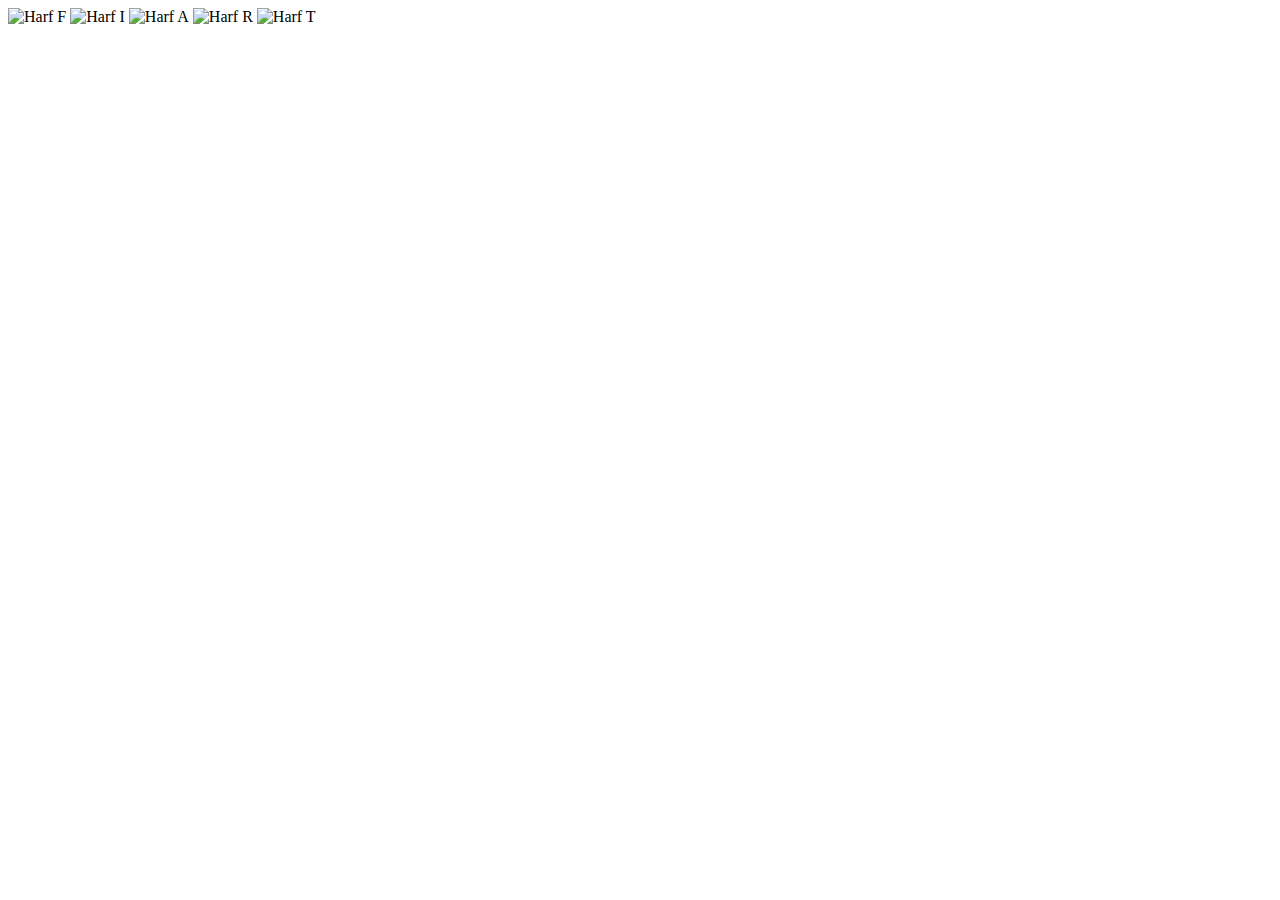
==== girisanimasyon.html @ 91e75d2f "adding opening side" ====
<!DOCTYPE html>
<html lang="en">
<head>
    <meta charset="UTF-8">
    <meta name="viewport" content="width=device-width, initial-scale=1.0">
    <link rel="stylesheet" href="style.css">
    <title>Logo Animasyonu</title>
</head>
<body>
    <div class="background-container">
        <div class="center-container">
            <div class="logo-container">
                <img src="fiartlogoayrık\F.png" alt="Harf F" class="falling-letter" id="harf1">
                <img src="fiartlogoayrık\I.png" alt="Harf I" class="falling-letter" id="harf2">
                <img src="fiartlogoayrık\A.png" alt="Harf A" class="falling-letter" id="harf3">
                <img src="fiartlogoayrık\R.png" alt="Harf R" class="falling-letter" id="harf4">
                <img src="fiartlogoayrık\T.png" alt="Harf T" class="falling-letter" id="harf5">
                <!-- Diğer harfleri ekleyin -->
            </div>
            <div class="underline"></div>
        </div>
    </div>
    <script src="script.js"></script>
</body>
</html>
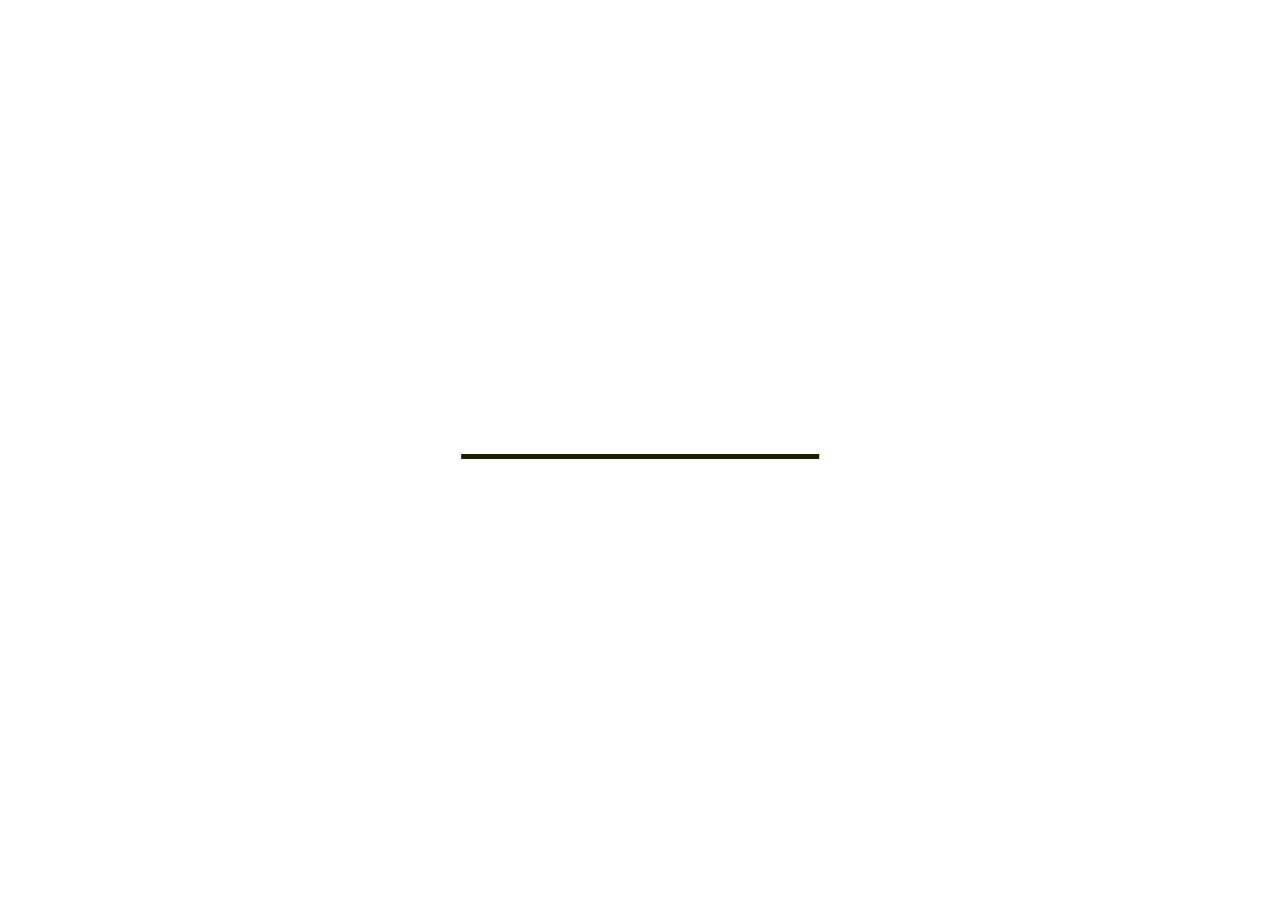
==== commit d1b40faa: "try" ====
--- a/girisanimasyon.html
+++ b/girisanimasyon.html
@@ -3,7 +3,7 @@
 <head>
     <meta charset="UTF-8">
     <meta name="viewport" content="width=device-width, initial-scale=1.0">
-    <link rel="stylesheet" href="style.css">
+    <link rel="stylesheet" href="/css/style.css">
     <title>Logo Animasyonu</title>
 </head>
 <body>
--- a/css/style.css
+++ b/css/style.css
@@ -0,0 +1,82 @@
+body {
+  margin: 0;
+  display: flex;
+  align-items: center;
+  justify-content: center;
+  height: 100vh;
+  overflow: hidden;
+}
+
+.background-container {
+  /* background-image: url('fiartmimarlik\assets\img\anders-jilden-Sc5RKXLBjGg-unsplash.jpg'); */
+  background-size: cover;
+  background-position: center;
+  width: 100%;
+  height: 100vh; /* Sayfa yüksekliği için % yerine vh kullanın */
+  position: relative;
+}
+
+.center-container {
+  position: absolute;
+  top: 50%;
+  left: 50%;
+  transform: translate(-50%, -50%);
+  text-align: center;
+}
+
+.logo-container {
+  display: inline-block;
+  position: relative;
+   
+}
+
+
+
+.falling-letter {
+  opacity: 0;
+  animation: fallAnimation 1s ease-in-out forwards, mergeAnimation 0.5s ease-in-out forwards;
+  margin-right: 10px; /* Harfler arasındaki boşluğu ayarlayabilirsiniz */
+  text-shadow: 2px 2px 4px rgba(0, 0, 0, 0.5); /* Gölge efekti eklemek için */
+}
+
+#harf3.color-change {
+  animation: colorChange 1s 1.5s ease-in-out forwards;
+}
+
+@keyframes fallAnimation {
+  to {
+      opacity: 1;
+      transform: translateY(0);
+  }
+}
+
+@keyframes mergeAnimation {
+  to {
+      transform: translateX(0);
+  }
+}
+
+#harf3 {
+  filter: invert(48%) sepia(13%) saturate(3207%) hue-rotate(5deg) brightness(95%) contrast(80%);
+}
+
+
+
+.underline {
+  width: 100%;
+  height: 5px;
+  background-color: hwb(60 0% 89%);
+  position: absolute;
+  bottom: 0;
+  left: 0;
+  animation: underlineAnimation 2s ease-in-out infinite; /* İki saniyede bir tekrarlayan animasyon */
+}
+
+@keyframes underlineAnimation {
+  0%, 100% {
+      transform: scaleX(0);
+  }
+  50% {
+      transform: scaleX(1);
+  }
+}
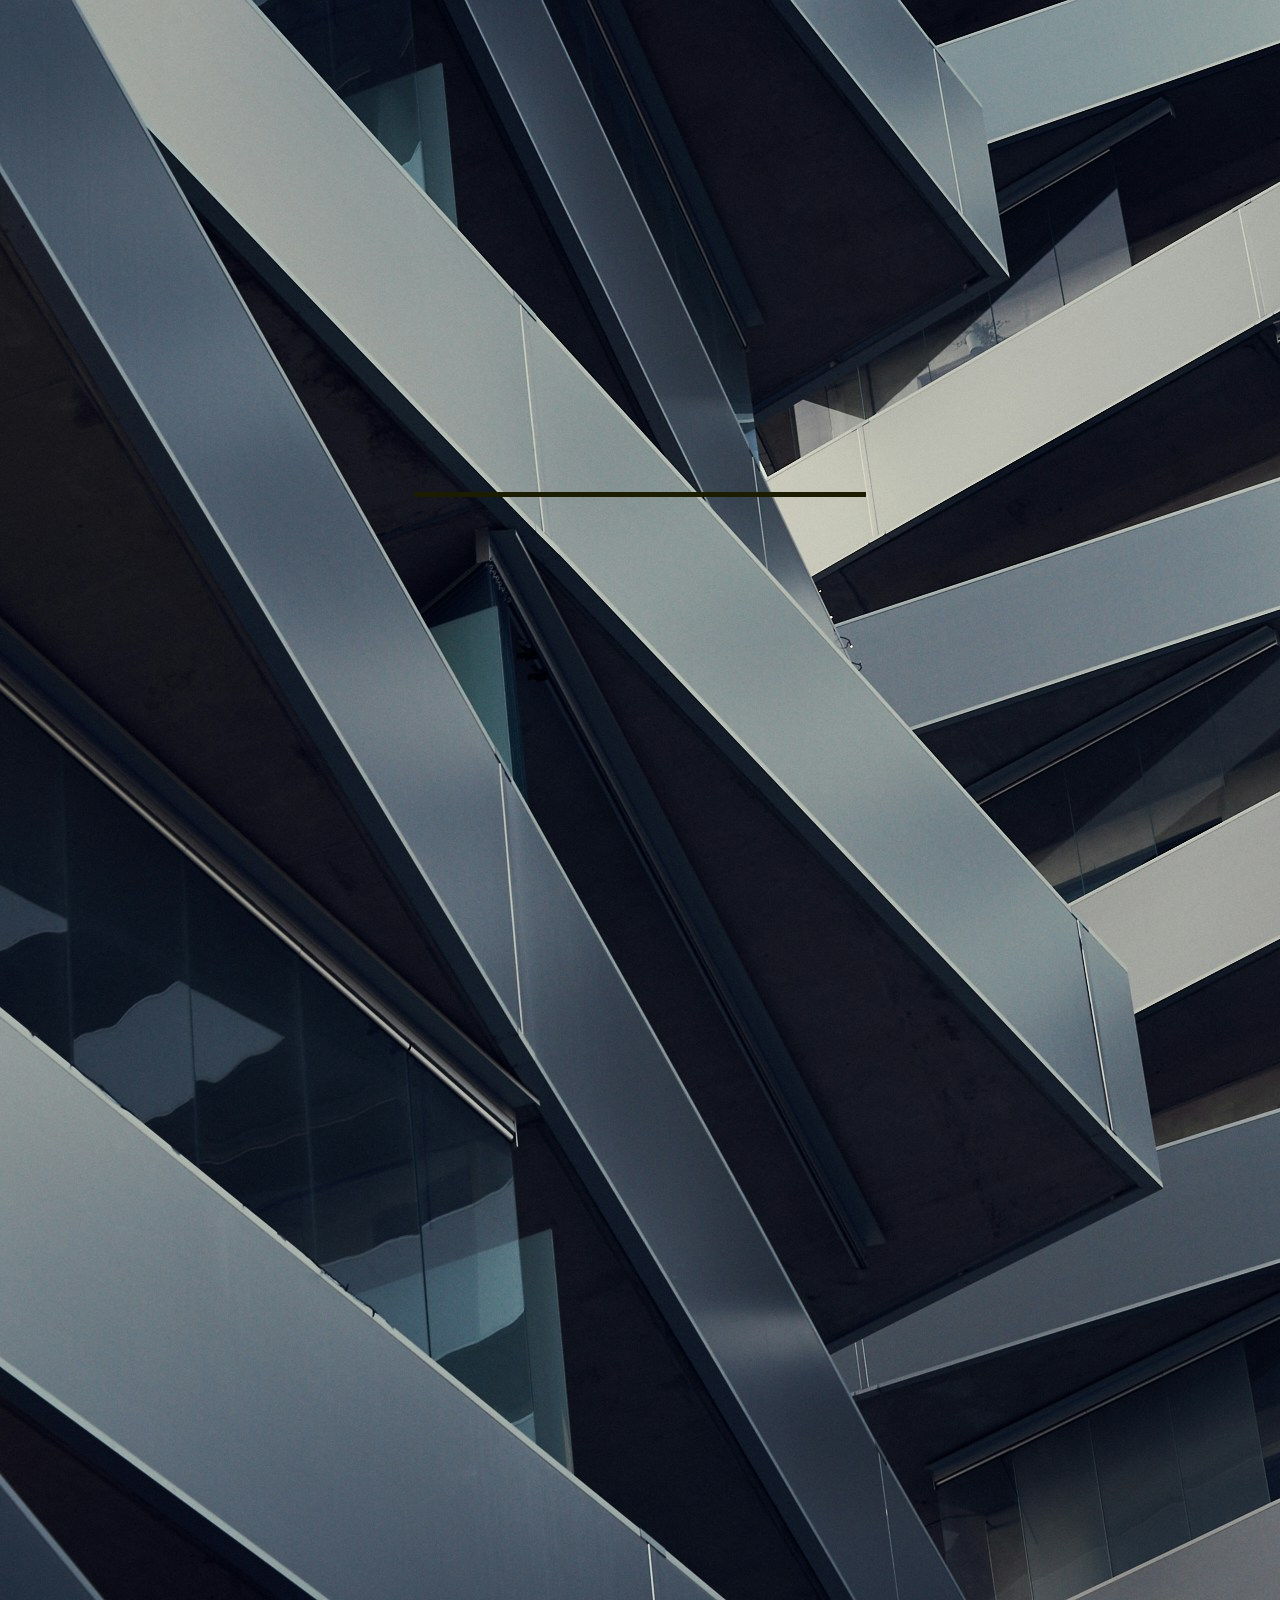
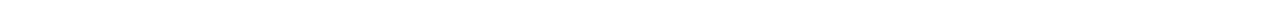
==== commit c8c855ec: "animation git trying" ====
--- a/girisanimasyon.html
+++ b/girisanimasyon.html
@@ -8,13 +8,14 @@
 </head>
 <body>
     <div class="background-container">
+        <img src="assets\img\anders-jilden-Sc5RKXLBjGg-unsplash.jpg" alt="#">
         <div class="center-container">
             <div class="logo-container">
-                <img src="fiartlogoayrık\F.png" alt="Harf F" class="falling-letter" id="harf1">
-                <img src="fiartlogoayrık\I.png" alt="Harf I" class="falling-letter" id="harf2">
-                <img src="fiartlogoayrık\A.png" alt="Harf A" class="falling-letter" id="harf3">
-                <img src="fiartlogoayrık\R.png" alt="Harf R" class="falling-letter" id="harf4">
-                <img src="fiartlogoayrık\T.png" alt="Harf T" class="falling-letter" id="harf5">
+                <img src="assets\img\F.png" alt="Harf F" class="falling-letter" id="harf1">
+                <img src="assets\img\I.png" alt="Harf I" class="falling-letter" id="harf2">
+                <img src="assets\img\A.png" alt="Harf A" class="falling-letter" id="harf3">
+                <img src="assets\img\R.png" alt="Harf R" class="falling-letter" id="harf4">
+                <img src="assets\img\T.png" alt="Harf T" class="falling-letter" id="harf5">
                 <!-- Diğer harfleri ekleyin -->
             </div>
             <div class="underline"></div>
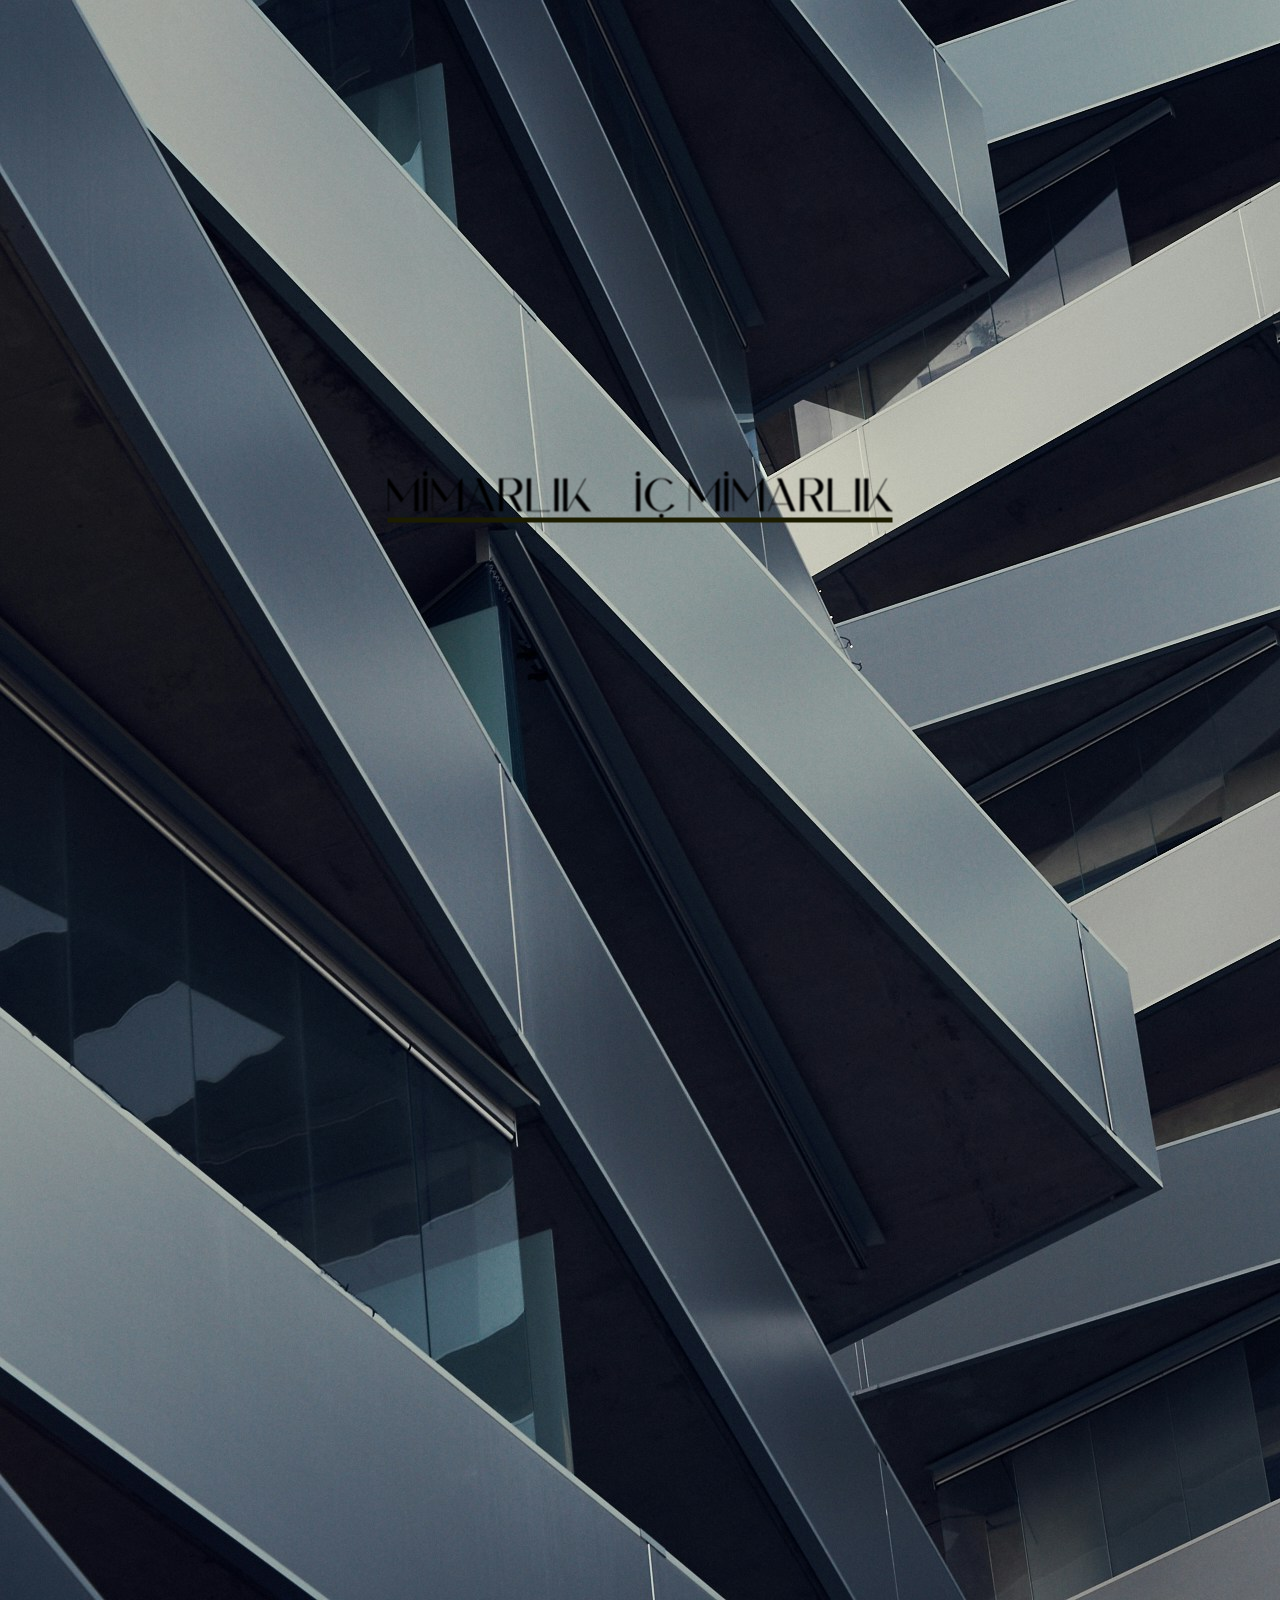
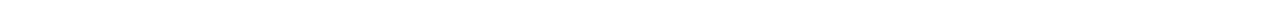
==== commit e6a5b706: "animation pages fixed" ====
--- a/girisanimasyon.html
+++ b/girisanimasyon.html
@@ -2,7 +2,7 @@
 <html lang="en">
 <head>
     <meta charset="UTF-8">
-    <meta name="viewport" content="width=device-width, initial-scale=1.0">
+    <meta http-equiv="refresh" content="50;URL='home.html'">
     <link rel="stylesheet" href="/css/style.css">
     <title>Logo Animasyonu</title>
 </head>
@@ -18,9 +18,17 @@
                 <img src="assets\img\T.png" alt="Harf T" class="falling-letter" id="harf5">
                 <!-- Diğer harfleri ekleyin -->
             </div>
+            <div class="ikbal"></div>
+            <img src="assets\logo-describtion-5.png" >
             <div class="underline"></div>
         </div>
+        
+    
     </div>
+    
+    
+    
     <script src="script.js"></script>
+    
 </body>
 </html>
--- a/css/style.css
+++ b/css/style.css
@@ -29,8 +29,20 @@
   position: relative;
    
 }
+.ikbal{
+  position: relative;
+  bottom: 0;
+  animation: pngAnimasyonu 2s ease-out;
+}
 
 
+
+
+@keyframes pngAnimasyonu {
+  to {
+      bottom: 40%; /* Ekranın üst kısmına kadar gelene kadar */
+  }
+}
 
 .falling-letter {
   opacity: 0;
@@ -72,6 +84,7 @@
   animation: underlineAnimation 2s ease-in-out infinite; /* İki saniyede bir tekrarlayan animasyon */
 }
 
+
 @keyframes underlineAnimation {
   0%, 100% {
       transform: scaleX(0);
